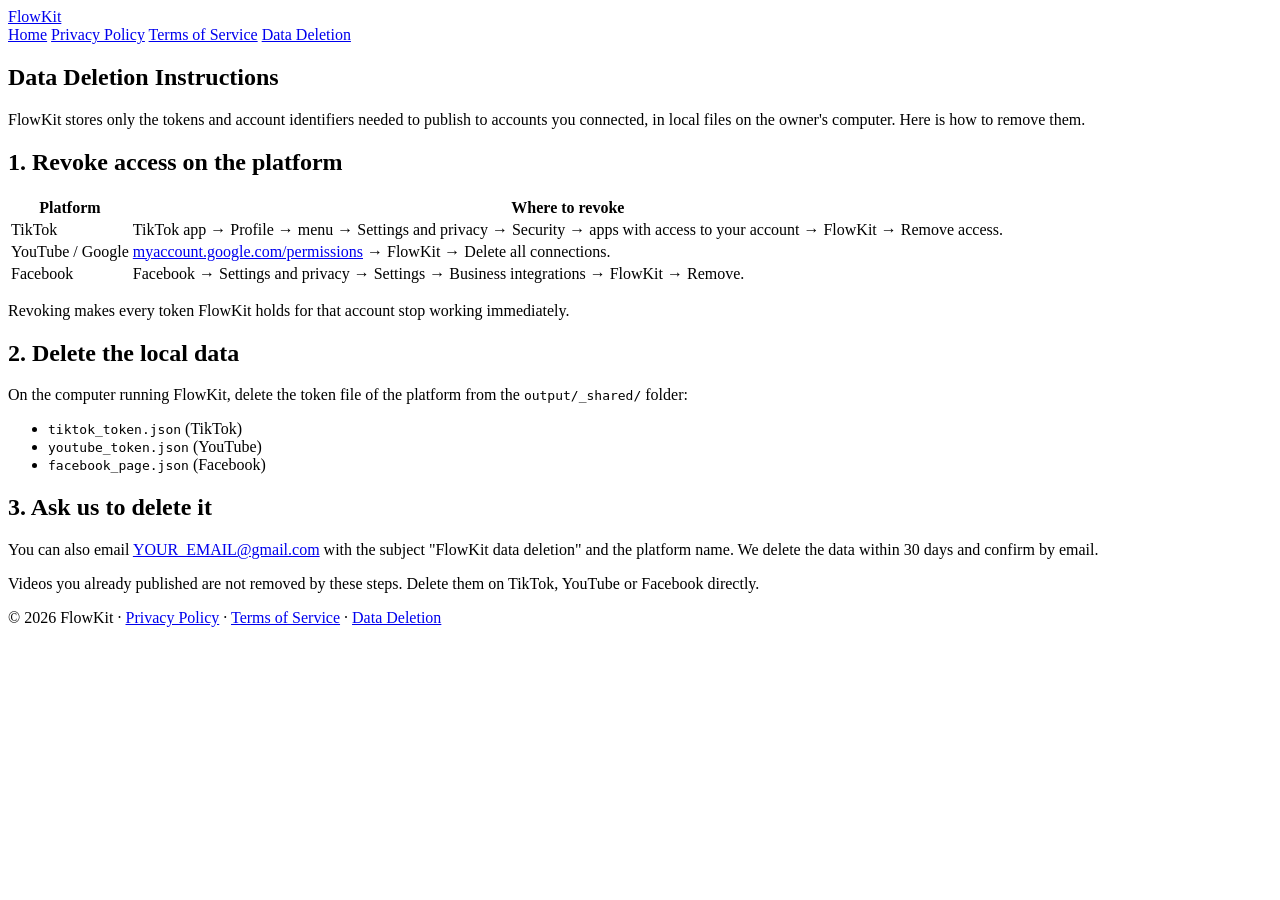
==== data-deletion.html @ 079987af "Create data-deletion.html with deletion instructions This file provides instructions on how to disco" ====
<!doctype html>
<html lang="en">
<head>
<meta charset="utf-8">
<meta name="viewport" content="width=device-width, initial-scale=1">
<title>Data Deletion — FlowKit</title>
<meta name="description" content="How to disconnect TikTok, YouTube or Facebook from FlowKit and delete the data it stores.">
<link rel="stylesheet" href="style.css">
</head>
<body>
<header class="site-header">
  <div class="container">
    <a class="brand" href="index.html">FlowKit</a>
    <nav class="site-nav" aria-label="Main">
      <a href="index.html">Home</a>
      <a href="privacy.html">Privacy Policy</a>
      <a href="terms.html">Terms of Service</a>
      <a href="data-deletion.html" aria-current="page">Data Deletion</a>
    </nav>
  </div>
</header>

<main>
  <div class="container">
    <article class="content">
      <h1>Data Deletion Instructions</h1>
      <p class="lead">FlowKit stores only the tokens and account identifiers needed to publish to accounts you
        connected, in local files on the owner's computer. Here is how to remove them.</p>

      <h2>1. Revoke access on the platform</h2>
      <div class="table-wrap">
        <table>
          <thead>
            <tr><th scope="col">Platform</th><th scope="col">Where to revoke</th></tr>
          </thead>
          <tbody>
            <tr>
              <td>TikTok</td>
              <td>TikTok app → Profile → menu → Settings and privacy → Security → apps with access to your
                account → FlowKit → Remove access.</td>
            </tr>
            <tr>
              <td>YouTube / Google</td>
              <td><a href="https://myaccount.google.com/permissions">myaccount.google.com/permissions</a> →
                FlowKit → Delete all connections.</td>
            </tr>
            <tr>
              <td>Facebook</td>
              <td>Facebook → Settings and privacy → Settings → Business integrations → FlowKit → Remove.</td>
            </tr>
          </tbody>
        </table>
      </div>
      <p>Revoking makes every token FlowKit holds for that account stop working immediately.</p>

      <h2>2. Delete the local data</h2>
      <p>On the computer running FlowKit, delete the token file of the platform from the
        <code>output/_shared/</code> folder:</p>
      <ul>
        <li><code>tiktok_token.json</code> (TikTok)</li>
        <li><code>youtube_token.json</code> (YouTube)</li>
        <li><code>facebook_page.json</code> (Facebook)</li>
      </ul>

      <h2>3. Ask us to delete it</h2>
      <p>You can also email <a href="mailto:YOUR_EMAIL@gmail.com">YOUR_EMAIL@gmail.com</a> with the subject
        "FlowKit data deletion" and the platform name. We delete the data within 30 days and confirm by
        email.</p>

      <div class="note">
        <p>Videos you already published are not removed by these steps. Delete them on TikTok, YouTube or
          Facebook directly.</p>
      </div>
    </article>
  </div>
</main>

<footer class="site-footer">
  <div class="container">
    <p>© 2026 FlowKit · <a href="privacy.html">Privacy Policy</a> · <a href="terms.html">Terms of Service</a> ·
      <a href="data-deletion.html">Data Deletion</a></p>
  </div>
</footer>
</body>
</html>
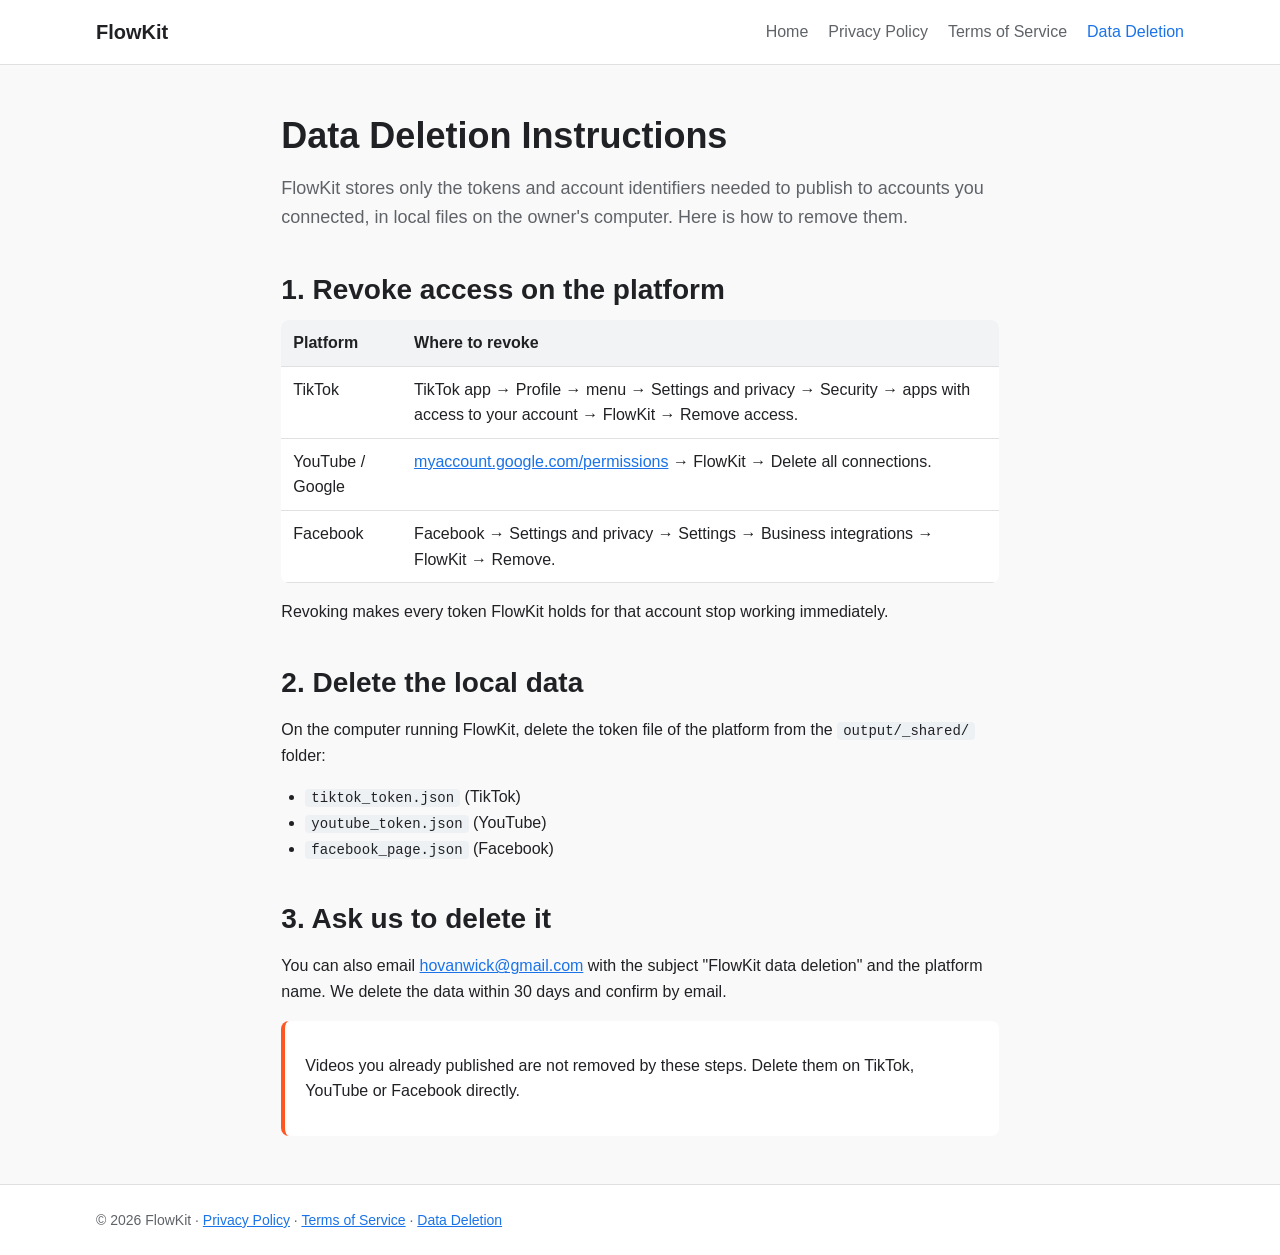
==== commit cfc8ca47: "Update email address for data deletion requests" ====
--- a/data-deletion.html
+++ b/data-deletion.html
@@ -63,7 +63,7 @@
       </ul>
 
       <h2>3. Ask us to delete it</h2>
-      <p>You can also email <a href="mailto:YOUR_EMAIL@gmail.com">YOUR_EMAIL@gmail.com</a> with the subject
+      <p>You can also email <a href="mailto:hovanwick@gmail.com">hovanwick@gmail.com</a> with the subject
         "FlowKit data deletion" and the platform name. We delete the data within 30 days and confirm by
         email.</p>
 
--- a/style.css
+++ b/style.css
@@ -0,0 +1,110 @@
+:root {
+  --primary: #1A73E8;
+  --secondary: #F9F9F9;
+  --accent: #FF5722;
+  --text: #202124;
+  --muted: #5f6368;
+  --border: #e0e0e0;
+}
+
+* { box-sizing: border-box; }
+
+html { -webkit-text-size-adjust: 100%; }
+
+body {
+  margin: 0;
+  background: var(--secondary);
+  color: var(--text);
+  font-family: Inter, "Segoe UI", Roboto, Arial, sans-serif;
+  font-size: 16px;
+  font-weight: 400;
+  line-height: 1.6;
+}
+
+.container {
+  display: grid;
+  grid-template-columns: repeat(12, minmax(0, 1fr));
+  gap: 24px;
+  max-width: 1120px;
+  margin: 0 auto;
+  padding: 0 16px;
+}
+
+a { color: var(--primary); }
+
+h1 { font-size: 36px; font-weight: 700; line-height: 1.25; margin: 0 0 16px; }
+h2 { font-size: 28px; font-weight: 700; line-height: 1.3; margin: 40px 0 12px; }
+h3 { font-size: 20px; font-weight: 600; line-height: 1.4; margin: 24px 0 8px; }
+p, li, td, th { font-size: 16px; }
+ul { padding-left: 24px; }
+code { background: #eef1f4; border-radius: 4px; padding: 1px 6px; font-size: 14px; }
+
+.muted { color: var(--muted); }
+
+/* Header */
+.site-header { background: #fff; border-bottom: 1px solid var(--border); }
+.site-header .container { align-items: center; min-height: 64px; }
+.brand { grid-column: span 4; color: var(--text); font-size: 20px; font-weight: 700; text-decoration: none; }
+.site-nav { grid-column: span 8; display: flex; flex-wrap: wrap; gap: 8px 20px; justify-content: flex-end; }
+.site-nav a { color: var(--muted); font-weight: 500; text-decoration: none; }
+.site-nav a:hover, .site-nav a[aria-current="page"] { color: var(--primary); }
+
+/* Main */
+main .container { padding-top: 48px; padding-bottom: 48px; }
+.content { grid-column: 3 / span 8; }
+.lead { color: var(--muted); font-size: 18px; margin: 0 0 24px; }
+
+.hero { grid-column: 1 / -1; padding: 24px 0 8px; }
+.hero h1 { max-width: 760px; }
+.hero .lead { max-width: 720px; }
+.actions { display: flex; flex-wrap: wrap; gap: 12px; }
+
+.button {
+  display: inline-block;
+  border: 1px solid var(--primary);
+  border-radius: 8px;
+  padding: 12px 24px;
+  background: var(--primary);
+  color: #fff;
+  font-weight: 600;
+  text-decoration: none;
+  transition: box-shadow .2s;
+}
+.button:hover { box-shadow: 0 2px 8px rgba(0, 0, 0, .2); }
+.button.secondary { background: #fff; color: var(--primary); }
+
+.card { background: #fff; border: 1px solid var(--border); border-radius: 8px; padding: 24px; }
+.card h3 { margin-top: 0; }
+.card p:last-child { margin-bottom: 0; }
+
+.grid-cards { grid-column: 1 / -1; display: grid; grid-template-columns: repeat(12, minmax(0, 1fr)); gap: 24px; }
+.grid-cards .card { grid-column: span 4; }
+
+.section-title { grid-column: 1 / -1; margin: 24px 0 0; }
+
+.note { border-left: 4px solid var(--accent); background: #fff; border-radius: 8px; padding: 16px 20px; }
+
+table { width: 100%; border-collapse: collapse; background: #fff; border-radius: 8px; overflow: hidden; }
+th, td { border-bottom: 1px solid var(--border); padding: 10px 12px; text-align: left; vertical-align: top; }
+th { background: #f1f3f4; font-weight: 600; }
+.table-wrap { overflow-x: auto; }
+
+/* Footer */
+.site-footer { background: #fff; border-top: 1px solid var(--border); }
+.site-footer .container { padding-top: 24px; padding-bottom: 24px; }
+.site-footer p { grid-column: 1 / -1; margin: 0; color: var(--muted); font-size: 14px; }
+
+@media (max-width: 900px) {
+  .content { grid-column: 1 / -1; }
+  .grid-cards .card { grid-column: span 6; }
+}
+
+@media (max-width: 600px) {
+  h1 { font-size: 28px; }
+  h2 { font-size: 24px; }
+  .brand, .site-nav { grid-column: 1 / -1; }
+  .site-header .container { padding-top: 12px; padding-bottom: 12px; gap: 8px; }
+  .site-nav { justify-content: flex-start; }
+  .grid-cards .card { grid-column: 1 / -1; }
+  main .container { padding-top: 32px; padding-bottom: 32px; }
+}
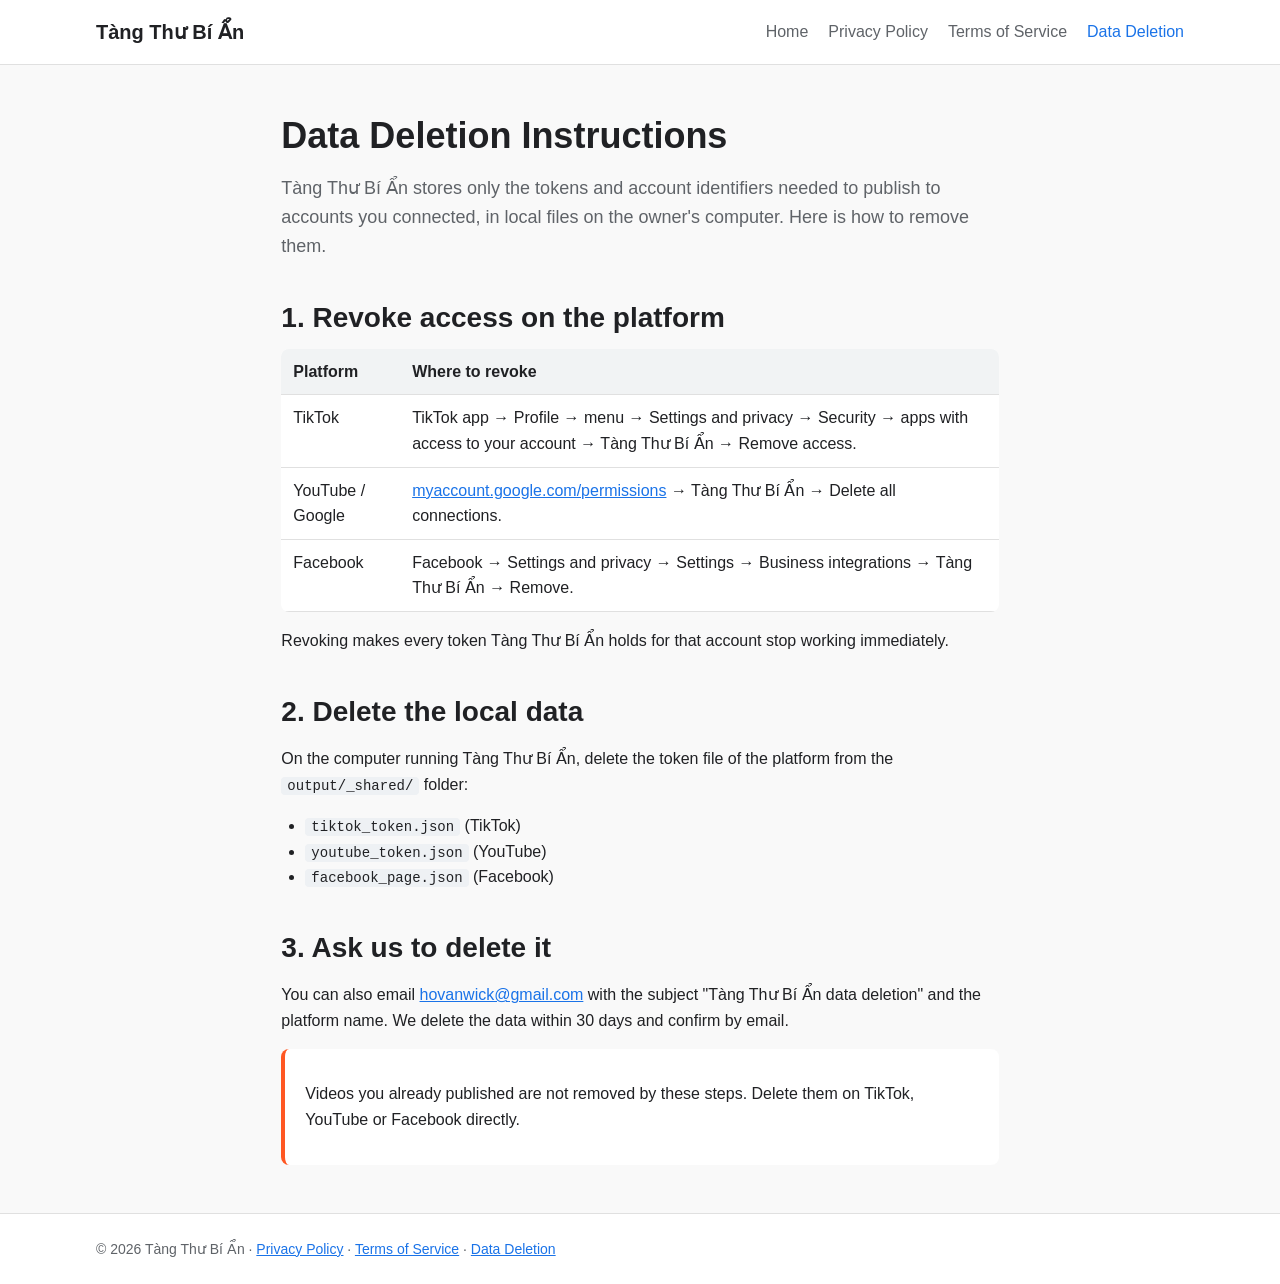
==== commit b4e71911: "Update name" ====
--- a/data-deletion.html
+++ b/data-deletion.html
@@ -3,14 +3,14 @@
 <head>
 <meta charset="utf-8">
 <meta name="viewport" content="width=device-width, initial-scale=1">
-<title>Data Deletion — FlowKit</title>
-<meta name="description" content="How to disconnect TikTok, YouTube or Facebook from FlowKit and delete the data it stores.">
+<title>Data Deletion — Tàng Thư Bí Ẩn</title>
+<meta name="description" content="How to disconnect TikTok, YouTube or Facebook from Tàng Thư Bí Ẩn and delete the data it stores.">
 <link rel="stylesheet" href="style.css">
 </head>
 <body>
 <header class="site-header">
   <div class="container">
-    <a class="brand" href="index.html">FlowKit</a>
+    <a class="brand" href="index.html">Tàng Thư Bí Ẩn</a>
     <nav class="site-nav" aria-label="Main">
       <a href="index.html">Home</a>
       <a href="privacy.html">Privacy Policy</a>
@@ -24,7 +24,7 @@
   <div class="container">
     <article class="content">
       <h1>Data Deletion Instructions</h1>
-      <p class="lead">FlowKit stores only the tokens and account identifiers needed to publish to accounts you
+      <p class="lead">Tàng Thư Bí Ẩn stores only the tokens and account identifiers needed to publish to accounts you
         connected, in local files on the owner's computer. Here is how to remove them.</p>
 
       <h2>1. Revoke access on the platform</h2>
@@ -37,24 +37,24 @@
             <tr>
               <td>TikTok</td>
               <td>TikTok app → Profile → menu → Settings and privacy → Security → apps with access to your
-                account → FlowKit → Remove access.</td>
+                account → Tàng Thư Bí Ẩn → Remove access.</td>
             </tr>
             <tr>
               <td>YouTube / Google</td>
               <td><a href="https://myaccount.google.com/permissions">myaccount.google.com/permissions</a> →
-                FlowKit → Delete all connections.</td>
+                Tàng Thư Bí Ẩn → Delete all connections.</td>
             </tr>
             <tr>
               <td>Facebook</td>
-              <td>Facebook → Settings and privacy → Settings → Business integrations → FlowKit → Remove.</td>
+              <td>Facebook → Settings and privacy → Settings → Business integrations → Tàng Thư Bí Ẩn → Remove.</td>
             </tr>
           </tbody>
         </table>
       </div>
-      <p>Revoking makes every token FlowKit holds for that account stop working immediately.</p>
+      <p>Revoking makes every token Tàng Thư Bí Ẩn holds for that account stop working immediately.</p>
 
       <h2>2. Delete the local data</h2>
-      <p>On the computer running FlowKit, delete the token file of the platform from the
+      <p>On the computer running Tàng Thư Bí Ẩn, delete the token file of the platform from the
         <code>output/_shared/</code> folder:</p>
       <ul>
         <li><code>tiktok_token.json</code> (TikTok)</li>
@@ -64,7 +64,7 @@
 
       <h2>3. Ask us to delete it</h2>
       <p>You can also email <a href="mailto:hovanwick@gmail.com">hovanwick@gmail.com</a> with the subject
-        "FlowKit data deletion" and the platform name. We delete the data within 30 days and confirm by
+        "Tàng Thư Bí Ẩn data deletion" and the platform name. We delete the data within 30 days and confirm by
         email.</p>
 
       <div class="note">
@@ -77,7 +77,7 @@
 
 <footer class="site-footer">
   <div class="container">
-    <p>© 2026 FlowKit · <a href="privacy.html">Privacy Policy</a> · <a href="terms.html">Terms of Service</a> ·
+    <p>© 2026 Tàng Thư Bí Ẩn · <a href="privacy.html">Privacy Policy</a> · <a href="terms.html">Terms of Service</a> ·
       <a href="data-deletion.html">Data Deletion</a></p>
   </div>
 </footer>
